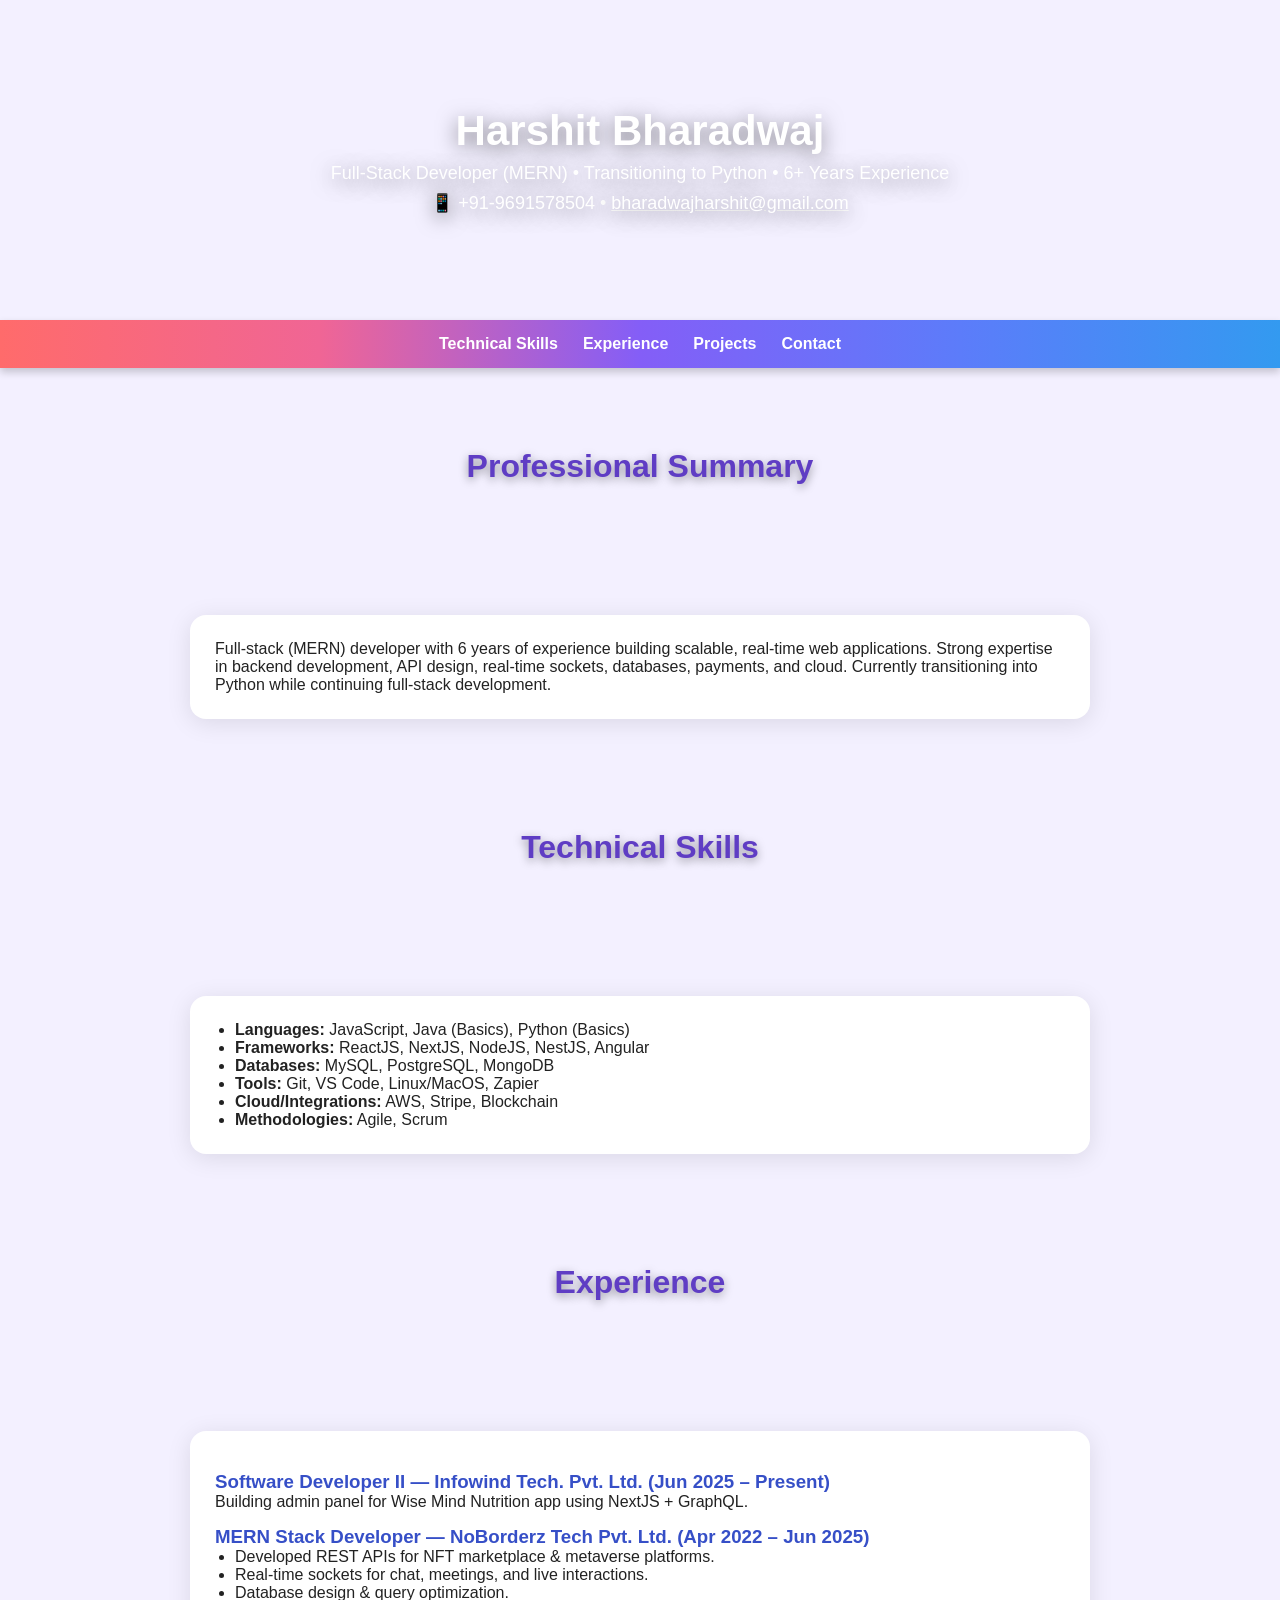
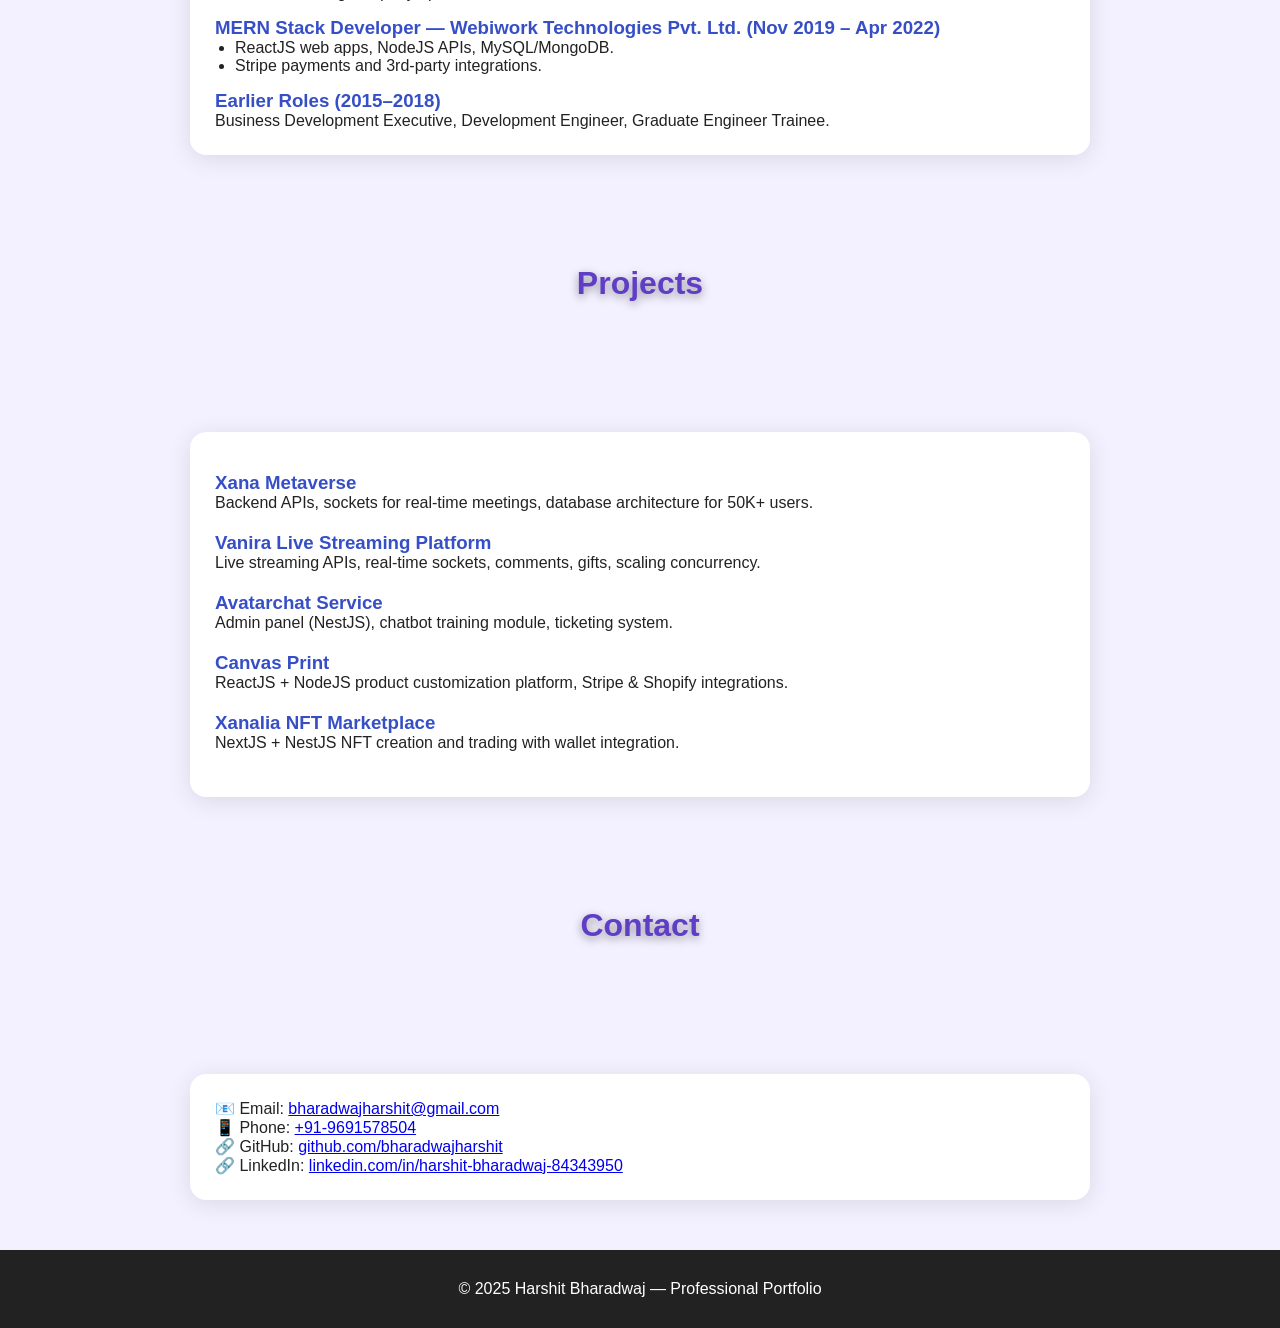
==== index.html @ 9e6e4eff "Add files via upload" ====
<!DOCTYPE html>
<html lang="en">
<head>
  <meta charset="UTF-8" />
  <meta name="viewport" content="width=device-width, initial-scale=1.0" />
  <title>Harshit Bharadwaj - Portfolio</title>
  <style>
    * { margin: 0; padding: 0; box-sizing: border-box; }
    body { font-family: "Inter", Arial, sans-serif; background: #f3f0ff; color: #222; }

    /* Vibrant Header with Parallax */
    header { 
      height: 320px;
      background-image: url('https://images.unsplash.com/photo-1518770660439-4636190af475');
      background-size: cover;
      background-position: center;
      background-attachment: fixed;
      display: flex;
      flex-direction: column;
      justify-content: center;
      align-items: center;
      text-align: center;
      color: white;
      text-shadow: 0 4px 20px rgba(0,0,0,0.5);
    }
    header h1 { font-size: 42px; font-weight: 800; }
    header p { font-size: 18px; margin-top: 8px; }

    /* Vibrant Navigation */
    nav { 
      display: flex;
      justify-content: center;
      gap: 25px;
      background: linear-gradient(90deg,#ff6b6b,#f06595,#845ef7,#5c7cfa,#339af0);
      padding: 15px;
      position: sticky;
      top: 0;
      z-index: 999;
      box-shadow: 0 4px 8px rgba(0,0,0,0.2);
    }
    nav a { color: white; font-weight: 600; text-decoration: none; transition: 0.3s; }
    nav a:hover { opacity: 0.7; }

    /* Parallax Section Wrapper */
    .parallax-section {
      background-attachment: fixed;
      background-size: cover;
      background-position: center;
      padding: 80px 0;
      color: white;
      text-shadow: 0 3px 10px rgba(0,0,0,0.4);
      margin-bottom: 40px;
    }

    /* Content Sections */
    section { 
      max-width: 900px;
      margin: 30px auto;
      padding: 25px;
      background: #fff;
      border-radius: 16px;
      box-shadow: 0 4px 25px rgba(0,0,0,0.1);
      animation: fadeIn 1s ease;
    }
    h2 { font-size: 26px; color: #5f3dc4; margin-bottom: 10px; }
    h3 { color: #364fc7; margin-top: 15px; }

    ul { padding-left: 20px; }

    .project { margin-bottom: 20px; }
    footer { text-align: center; padding: 30px; background: #222; color: white; margin-top: 50px; }

    @keyframes fadeIn {
      from { opacity: 0; transform: translateY(20px); }
      to { opacity: 1; transform: translateY(0); }
    }
  </style>
</head>
<body>

<header>
  <h1>Harshit Bharadwaj</h1>
  <p>Full-Stack Developer (MERN) • Transitioning to Python • 6+ Years Experience</p>
  <p>📱 +91-9691578504 • <a href="mailto:bharadwajharshit@gmail.com" style="color:white;">bharadwajharshit@gmail.com</a></p>
</header>

<nav>
  <a href="#skills">Technical Skills</a>
  <a href="#experience">Experience</a>
  <a href="#projects">Projects</a>
  <a href="#contact">Contact</a>
</nav>

<div class="parallax-section" style="background-image:url('https://images.unsplash.com/photo-1519389950473-47ba0277781c');">
  <h2 style="text-align:center; font-size:32px;">Professional Summary</h2>
</div>

<section id="summary">
  <p>Full-stack (MERN) developer with 6 years of experience building scalable, real-time web applications. Strong expertise in backend development, API design, real-time sockets, databases, payments, and cloud. Currently transitioning into Python while continuing full-stack development.</p>
</section>

<div class="parallax-section" style="background-image:url('https://images.unsplash.com/photo-1526378722484-c1a0cddfa6f1');">
  <h2 style="text-align:center; font-size:32px;">Technical Skills</h2>
</div>

<section id="skills">
  <ul>
    <li><b>Languages:</b> JavaScript, Java (Basics), Python (Basics)</li>
    <li><b>Frameworks:</b> ReactJS, NextJS, NodeJS, NestJS, Angular</li>
    <li><b>Databases:</b> MySQL, PostgreSQL, MongoDB</li>
    <li><b>Tools:</b> Git, VS Code, Linux/MacOS, Zapier</li>
    <li><b>Cloud/Integrations:</b> AWS, Stripe, Blockchain</li>
    <li><b>Methodologies:</b> Agile, Scrum</li>
  </ul>
</section>

<div class="parallax-section" style="background-image:url('https://images.unsplash.com/photo-1535223289827-42f1e9919769');">
  <h2 style="text-align:center; font-size:32px;">Experience</h2>
</div>

<section id="experience">
  <h3>Software Developer II — Infowind Tech. Pvt. Ltd. (Jun 2025 – Present)</h3>
  <p>Building admin panel for Wise Mind Nutrition app using NextJS + GraphQL.</p>

  <h3>MERN Stack Developer — NoBorderz Tech Pvt. Ltd. (Apr 2022 – Jun 2025)</h3>
  <ul>
    <li>Developed REST APIs for NFT marketplace & metaverse platforms.</li>
    <li>Real-time sockets for chat, meetings, and live interactions.</li>
    <li>Database design & query optimization.</li>
  </ul>

  <h3>MERN Stack Developer — Webiwork Technologies Pvt. Ltd. (Nov 2019 – Apr 2022)</h3>
  <ul>
    <li>ReactJS web apps, NodeJS APIs, MySQL/MongoDB.</li>
    <li>Stripe payments and 3rd-party integrations.</li>
  </ul>

  <h3>Earlier Roles (2015–2018)</h3>
  <p>Business Development Executive, Development Engineer, Graduate Engineer Trainee.</p>
</section>

<div class="parallax-section" style="background-image:url('https://images.unsplash.com/photo-1518770660439-4636190af475');">
  <h2 style="text-align:center; font-size:32px;">Projects</h2>
</div>

<section id="projects">
  <div class="project"><h3>Xana Metaverse</h3><p>Backend APIs, sockets for real-time meetings, database architecture for 50K+ users.</p></div>
  <div class="project"><h3>Vanira Live Streaming Platform</h3><p>Live streaming APIs, real-time sockets, comments, gifts, scaling concurrency.</p></div>
  <div class="project"><h3>Avatarchat Service</h3><p>Admin panel (NestJS), chatbot training module, ticketing system.</p></div>
  <div class="project"><h3>Canvas Print</h3><p>ReactJS + NodeJS product customization platform, Stripe & Shopify integrations.</p></div>
  <div class="project"><h3>Xanalia NFT Marketplace</h3><p>NextJS + NestJS NFT creation and trading with wallet integration.</p></div>
</section>

<div class="parallax-section" style="background-image:url('https://images.unsplash.com/photo-1504384308090-c894fdcc538d');">
  <h2 style="text-align:center; font-size:32px;">Contact</h2>
</div>

<section id="contact" class="contact">
  <p>📧 Email: <a href="mailto:bharadwajharshit@gmail.com">bharadwajharshit@gmail.com</a></p>
  <p>📱 Phone: <a href="tel:+919691578504">+91-9691578504</a></p>
  <p>🔗 GitHub: <a href="https://github.com/bharadwajharshit" target="_blank">github.com/bharadwajharshit</a></p>
  <p>🔗 LinkedIn: <a href="https://www.linkedin.com/in/harshit-bharadwaj-84343950" target="_blank">linkedin.com/in/harshit-bharadwaj-84343950</a></p>
</section>

<footer>© 2025 Harshit Bharadwaj — Professional Portfolio</footer>
</body>
</html>
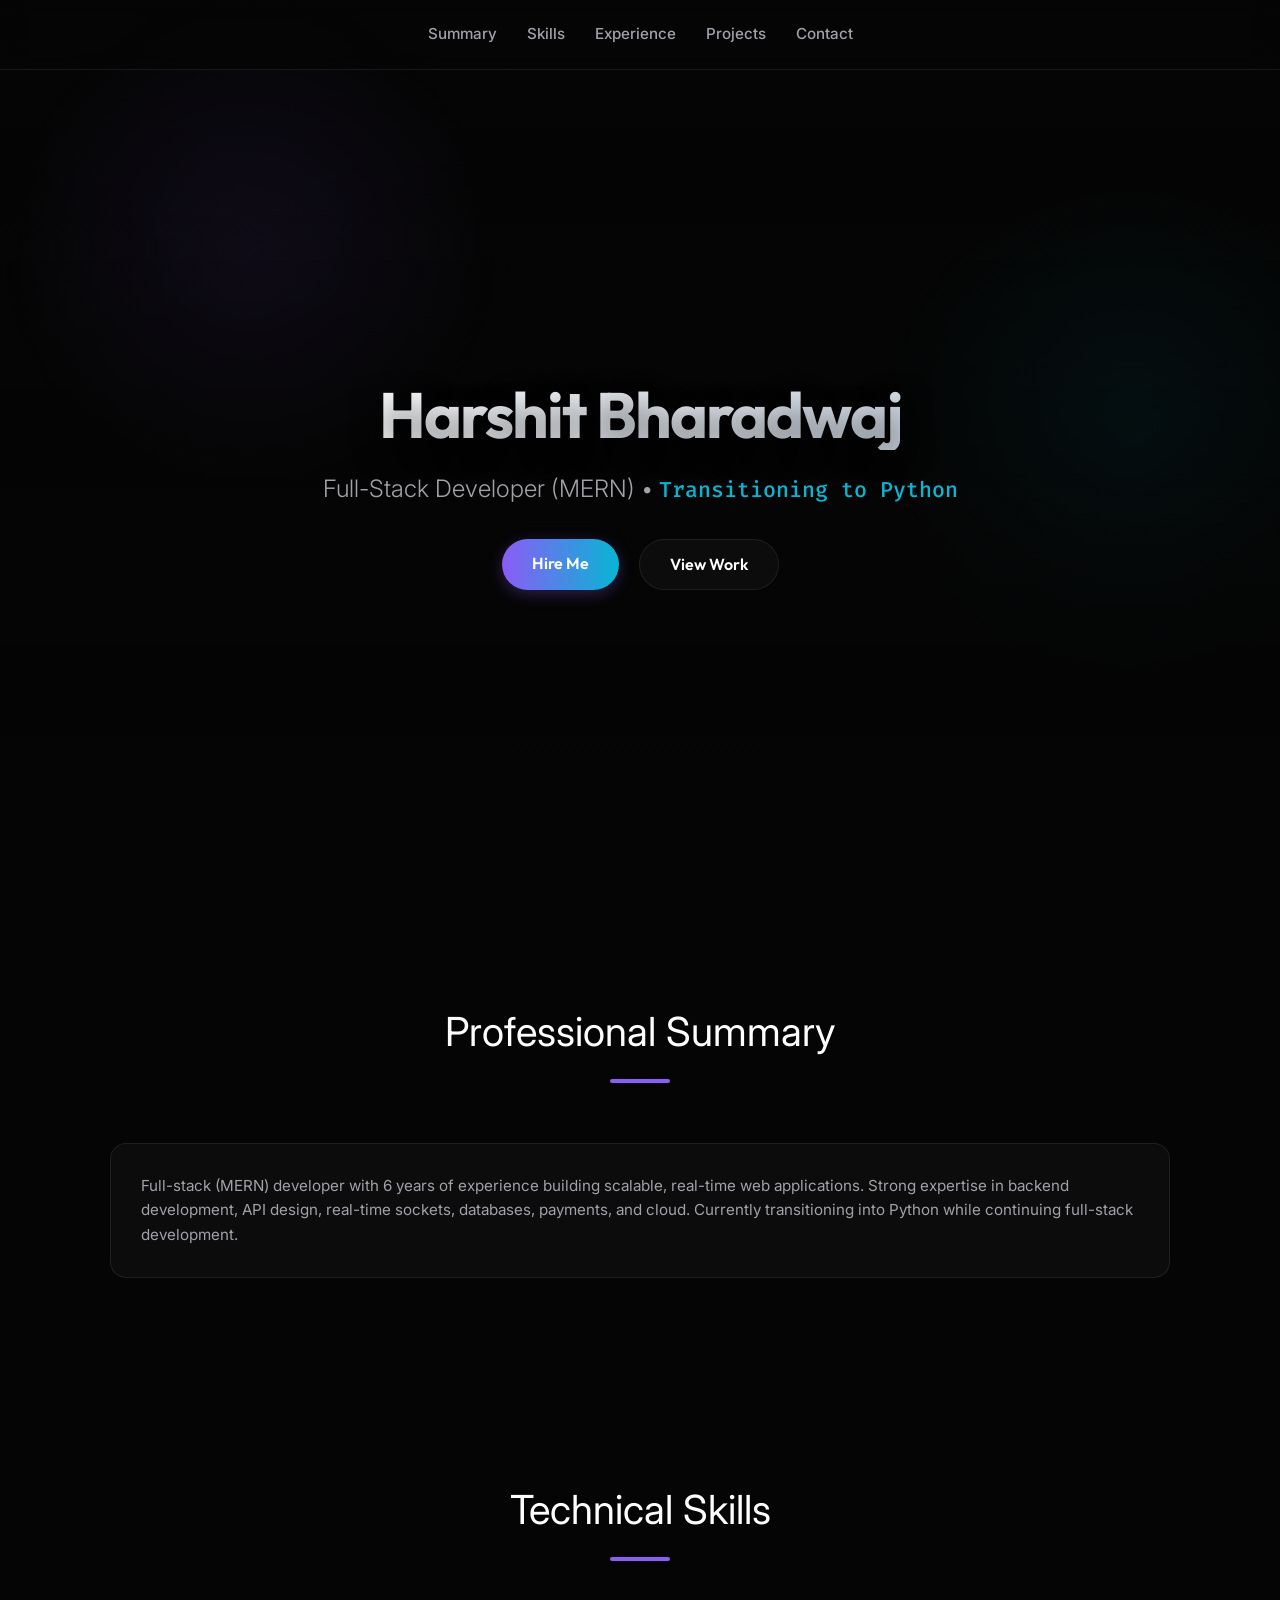
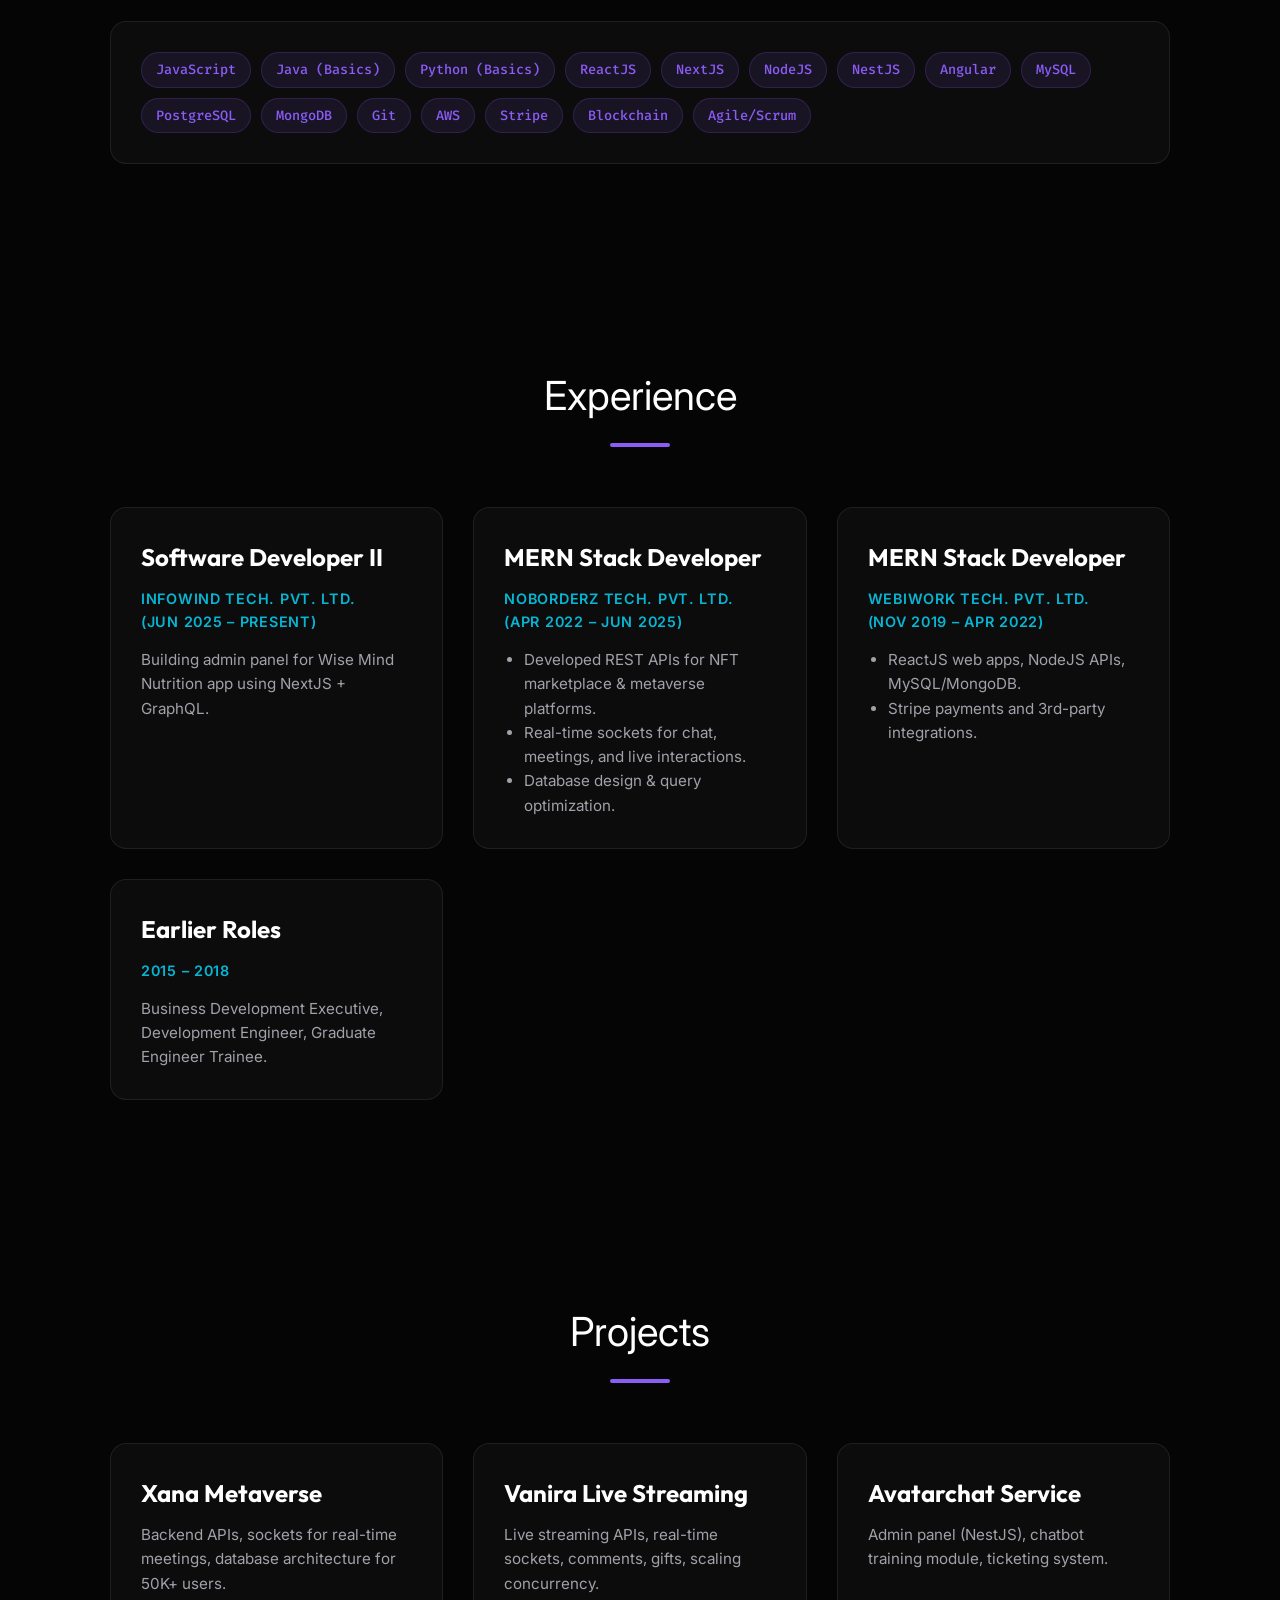
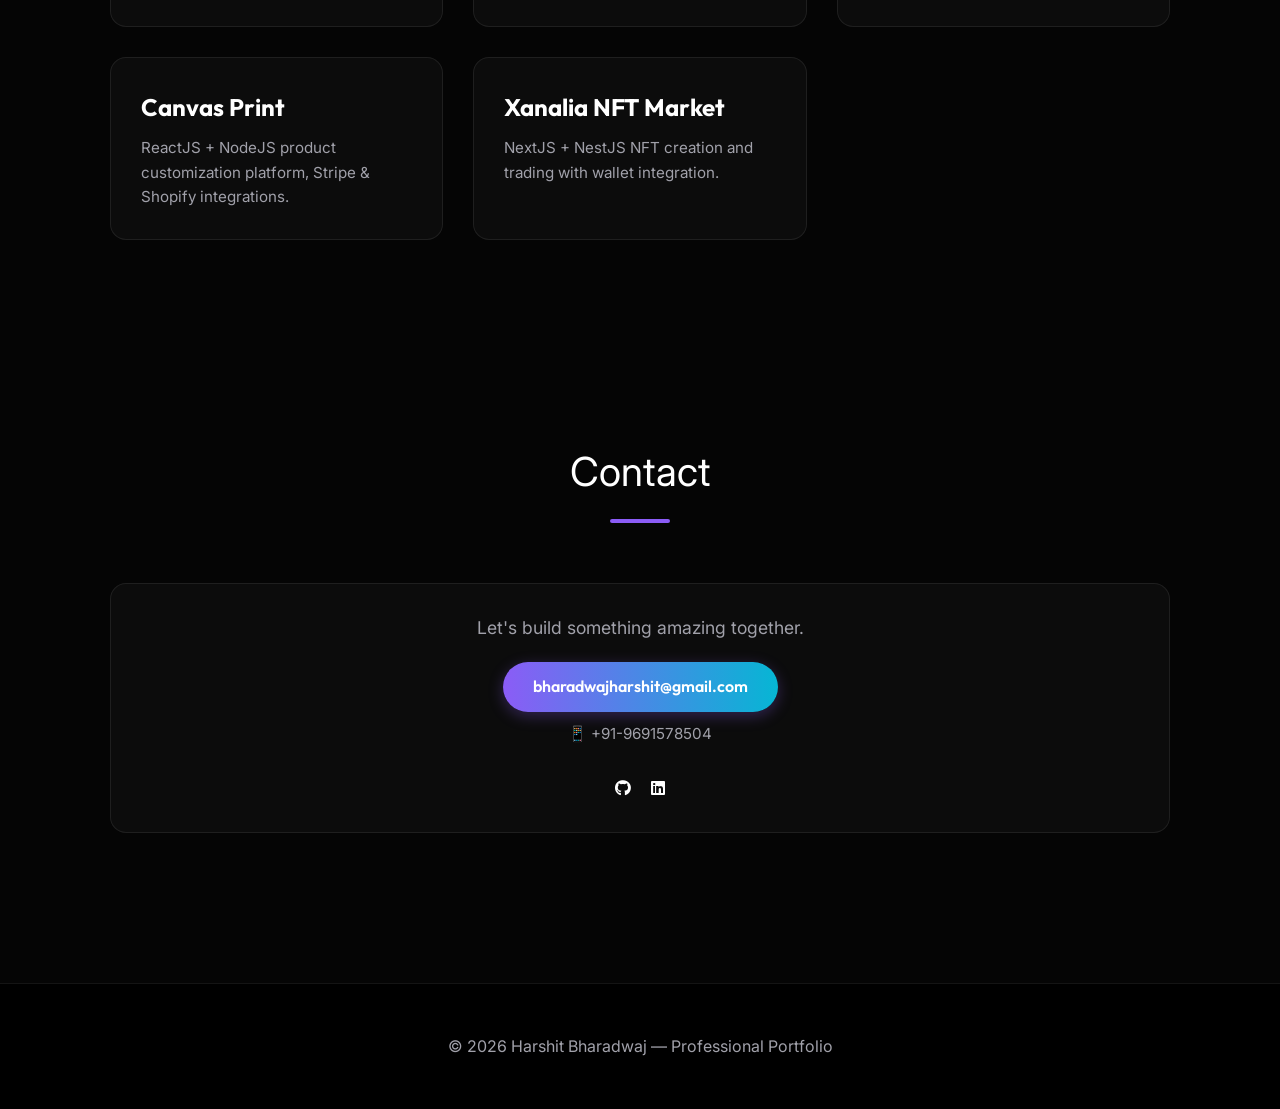
==== commit 073a9ada: "code: dynamics modified" ====
--- a/index.html
+++ b/index.html
@@ -1,167 +1,169 @@
 <!DOCTYPE html>
 <html lang="en">
+
 <head>
   <meta charset="UTF-8" />
   <meta name="viewport" content="width=device-width, initial-scale=1.0" />
-  <title>Harshit Bharadwaj - Portfolio</title>
-  <style>
-    * { margin: 0; padding: 0; box-sizing: border-box; }
-    body { font-family: "Inter", Arial, sans-serif; background: #f3f0ff; color: #222; }
+  <title>Harshit Bharadwaj - Full Stack Developer</title>
+  <link rel="stylesheet" href="https://cdnjs.cloudflare.com/ajax/libs/font-awesome/6.4.0/css/all.min.css">
+  <link rel="stylesheet" href="style.css">
+</head>
 
-    /* Vibrant Header with Parallax */
-    header { 
-      height: 320px;
-      background-image: url('https://images.unsplash.com/photo-1518770660439-4636190af475');
-      background-size: cover;
-      background-position: center;
-      background-attachment: fixed;
-      display: flex;
-      flex-direction: column;
-      justify-content: center;
-      align-items: center;
-      text-align: center;
-      color: white;
-      text-shadow: 0 4px 20px rgba(0,0,0,0.5);
-    }
-    header h1 { font-size: 42px; font-weight: 800; }
-    header p { font-size: 18px; margin-top: 8px; }
-
-    /* Vibrant Navigation */
-    nav { 
-      display: flex;
-      justify-content: center;
-      gap: 25px;
-      background: linear-gradient(90deg,#ff6b6b,#f06595,#845ef7,#5c7cfa,#339af0);
-      padding: 15px;
-      position: sticky;
-      top: 0;
-      z-index: 999;
-      box-shadow: 0 4px 8px rgba(0,0,0,0.2);
-    }
-    nav a { color: white; font-weight: 600; text-decoration: none; transition: 0.3s; }
-    nav a:hover { opacity: 0.7; }
-
-    /* Parallax Section Wrapper */
-    .parallax-section {
-      background-attachment: fixed;
-      background-size: cover;
-      background-position: center;
-      padding: 80px 0;
-      color: white;
-      text-shadow: 0 3px 10px rgba(0,0,0,0.4);
-      margin-bottom: 40px;
-    }
-
-    /* Content Sections */
-    section { 
-      max-width: 900px;
-      margin: 30px auto;
-      padding: 25px;
-      background: #fff;
-      border-radius: 16px;
-      box-shadow: 0 4px 25px rgba(0,0,0,0.1);
-      animation: fadeIn 1s ease;
-    }
-    h2 { font-size: 26px; color: #5f3dc4; margin-bottom: 10px; }
-    h3 { color: #364fc7; margin-top: 15px; }
-
-    ul { padding-left: 20px; }
-
-    .project { margin-bottom: 20px; }
-    footer { text-align: center; padding: 30px; background: #222; color: white; margin-top: 50px; }
-
-    @keyframes fadeIn {
-      from { opacity: 0; transform: translateY(20px); }
-      to { opacity: 1; transform: translateY(0); }
-    }
-  </style>
-</head>
 <body>
 
-<header>
-  <h1>Harshit Bharadwaj</h1>
-  <p>Full-Stack Developer (MERN) • Transitioning to Python • 6+ Years Experience</p>
-  <p>📱 +91-9691578504 • <a href="mailto:bharadwajharshit@gmail.com" style="color:white;">bharadwajharshit@gmail.com</a></p>
-</header>
+  <!-- Background Glow Effects -->
+  <div class="bg-glow"></div>
+  <div class="bg-glow bg-glow-2"></div>
 
-<nav>
-  <a href="#skills">Technical Skills</a>
-  <a href="#experience">Experience</a>
-  <a href="#projects">Projects</a>
-  <a href="#contact">Contact</a>
-</nav>
+  <nav>
+    <div class="nav-links">
+      <a href="#summary">Summary</a>
+      <a href="#skills">Skills</a>
+      <a href="#experience">Experience</a>
+      <a href="#projects">Projects</a>
+      <a href="#contact">Contact</a>
+    </div>
+  </nav>
 
-<div class="parallax-section" style="background-image:url('https://images.unsplash.com/photo-1519389950473-47ba0277781c');">
-  <h2 style="text-align:center; font-size:32px;">Professional Summary</h2>
-</div>
+  <header>
+    <div class="hero-content">
+      <h1 class="hero-title">Harshit Bharadwaj</h1>
+      <p class="hero-subtitle">
+        Full-Stack Developer (MERN) • <span>Transitioning to Python</span>
+      </p>
+      <div class="hero-contact">
+        <a href="#contact" class="btn btn-primary">Hire Me</a>
+        <a href="#projects" class="btn btn-outline">View Work</a>
+      </div>
+    </div>
+  </header>
 
-<section id="summary">
-  <p>Full-stack (MERN) developer with 6 years of experience building scalable, real-time web applications. Strong expertise in backend development, API design, real-time sockets, databases, payments, and cloud. Currently transitioning into Python while continuing full-stack development.</p>
-</section>
+  <section id="summary" class="reveal">
+    <div class="section-title">Professional Summary</div>
+    <div class="card">
+      <p class="card-text">
+        Full-stack (MERN) developer with 6 years of experience building scalable, real-time web applications. Strong
+        expertise in backend development, API design, real-time sockets, databases, payments, and cloud. Currently
+        transitioning into Python while continuing full-stack development.
+      </p>
+    </div>
+  </section>
 
-<div class="parallax-section" style="background-image:url('https://images.unsplash.com/photo-1526378722484-c1a0cddfa6f1');">
-  <h2 style="text-align:center; font-size:32px;">Technical Skills</h2>
-</div>
+  <section id="skills" class="reveal">
+    <div class="section-title">Technical Skills</div>
+    <div class="card">
+      <ul class="tags">
+        <li class="tag">JavaScript</li>
+        <li class="tag">Java (Basics)</li>
+        <li class="tag">Python (Basics)</li>
+        <li class="tag">ReactJS</li>
+        <li class="tag">NextJS</li>
+        <li class="tag">NodeJS</li>
+        <li class="tag">NestJS</li>
+        <li class="tag">Angular</li>
+        <li class="tag">MySQL</li>
+        <li class="tag">PostgreSQL</li>
+        <li class="tag">MongoDB</li>
+        <li class="tag">Git</li>
+        <li class="tag">AWS</li>
+        <li class="tag">Stripe</li>
+        <li class="tag">Blockchain</li>
+        <li class="tag">Agile/Scrum</li>
+      </ul>
+    </div>
+  </section>
 
-<section id="skills">
-  <ul>
-    <li><b>Languages:</b> JavaScript, Java (Basics), Python (Basics)</li>
-    <li><b>Frameworks:</b> ReactJS, NextJS, NodeJS, NestJS, Angular</li>
-    <li><b>Databases:</b> MySQL, PostgreSQL, MongoDB</li>
-    <li><b>Tools:</b> Git, VS Code, Linux/MacOS, Zapier</li>
-    <li><b>Cloud/Integrations:</b> AWS, Stripe, Blockchain</li>
-    <li><b>Methodologies:</b> Agile, Scrum</li>
-  </ul>
-</section>
+  <section id="experience" class="reveal">
+    <div class="section-title">Experience</div>
+    <div class="grid-2">
+      <!-- Job 1 -->
+      <div class="card">
+        <h3>Software Developer II</h3>
+        <p class="card-subtitle">Infowind Tech. Pvt. Ltd. <br /> (Jun 2025 – Present)</p>
+        <p class="card-text">Building admin panel for Wise Mind Nutrition app using NextJS + GraphQL.</p>
+      </div>
 
-<div class="parallax-section" style="background-image:url('https://images.unsplash.com/photo-1535223289827-42f1e9919769');">
-  <h2 style="text-align:center; font-size:32px;">Experience</h2>
-</div>
+      <!-- Job 2 -->
+      <div class="card">
+        <h3>MERN Stack Developer</h3>
+        <p class="card-subtitle">NoBorderz Tech. Pvt. Ltd. <br /> (Apr 2022 – Jun 2025)</p>
+        <ul class="card-text" style="padding-left: 20px; margin-top: 10px;">
+          <li>Developed REST APIs for NFT marketplace & metaverse platforms.</li>
+          <li>Real-time sockets for chat, meetings, and live interactions.</li>
+          <li>Database design & query optimization.</li>
+        </ul>
+      </div>
 
-<section id="experience">
-  <h3>Software Developer II — Infowind Tech. Pvt. Ltd. (Jun 2025 – Present)</h3>
-  <p>Building admin panel for Wise Mind Nutrition app using NextJS + GraphQL.</p>
+      <!-- Job 3 -->
+      <div class="card">
+        <h3>MERN Stack Developer</h3>
+        <p class="card-subtitle">Webiwork Tech. Pvt. Ltd. <br /> (Nov 2019 – Apr 2022)</p>
+        <ul class="card-text" style="padding-left: 20px; margin-top: 10px;">
+          <li>ReactJS web apps, NodeJS APIs, MySQL/MongoDB.</li>
+          <li>Stripe payments and 3rd-party integrations.</li>
+        </ul>
+      </div>
 
-  <h3>MERN Stack Developer — NoBorderz Tech Pvt. Ltd. (Apr 2022 – Jun 2025)</h3>
-  <ul>
-    <li>Developed REST APIs for NFT marketplace & metaverse platforms.</li>
-    <li>Real-time sockets for chat, meetings, and live interactions.</li>
-    <li>Database design & query optimization.</li>
-  </ul>
+      <!-- Job 4 -->
+      <div class="card">
+        <h3>Earlier Roles</h3>
+        <p class="card-subtitle">2015 – 2018</p>
+        <p class="card-text">Business Development Executive, Development Engineer, Graduate Engineer Trainee.</p>
+      </div>
+    </div>
+  </section>
 
-  <h3>MERN Stack Developer — Webiwork Technologies Pvt. Ltd. (Nov 2019 – Apr 2022)</h3>
-  <ul>
-    <li>ReactJS web apps, NodeJS APIs, MySQL/MongoDB.</li>
-    <li>Stripe payments and 3rd-party integrations.</li>
-  </ul>
+  <section id="projects" class="reveal">
+    <div class="section-title">Projects</div>
+    <div class="grid-3">
+      <div class="card">
+        <h3>Xana Metaverse</h3>
+        <p class="card-text">Backend APIs, sockets for real-time meetings, database architecture for 50K+ users.</p>
+      </div>
+      <div class="card">
+        <h3>Vanira Live Streaming</h3>
+        <p class="card-text">Live streaming APIs, real-time sockets, comments, gifts, scaling concurrency.</p>
+      </div>
+      <div class="card">
+        <h3>Avatarchat Service</h3>
+        <p class="card-text">Admin panel (NestJS), chatbot training module, ticketing system.</p>
+      </div>
+      <div class="card">
+        <h3>Canvas Print</h3>
+        <p class="card-text">ReactJS + NodeJS product customization platform, Stripe & Shopify integrations.</p>
+      </div>
+      <div class="card">
+        <h3>Xanalia NFT Market</h3>
+        <p class="card-text">NextJS + NestJS NFT creation and trading with wallet integration.</p>
+      </div>
+    </div>
+  </section>
 
-  <h3>Earlier Roles (2015–2018)</h3>
-  <p>Business Development Executive, Development Engineer, Graduate Engineer Trainee.</p>
-</section>
+  <section id="contact" class="reveal">
+    <div class="section-title">Contact</div>
+    <div class="card" style="text-align:center;">
+      <p class="card-text" style="font-size: 1.1rem; margin-bottom: 20px;">
+        Let's build something amazing together.
+      </p>
+      <div style="display:flex; flex-direction:column; gap:10px;">
+        <a href="mailto:bharadwajharshit@gmail.com" class="btn btn-primary"
+          style="align-self:center;">bharadwajharshit@gmail.com</a>
+        <p class="card-text">📱 +91-9691578504</p>
+        <div style="margin-top:20px; display:flex; justify-content:center; gap:20px;">
+          <a href="https://github.com/bharadwajharshit" target="_blank" class="social-icon"><i
+              class="fab fa-github"></i></a>
+          <a href="https://www.linkedin.com/in/harshit-bharadwaj-84343950" target="_blank" class="social-icon"><i
+              class="fab fa-linkedin"></i></a>
+        </div>
+      </div>
+    </div>
+  </section>
 
-<div class="parallax-section" style="background-image:url('https://images.unsplash.com/photo-1518770660439-4636190af475');">
-  <h2 style="text-align:center; font-size:32px;">Projects</h2>
-</div>
+  <footer>
+    <p>© 2026 Harshit Bharadwaj — Professional Portfolio</p>
+  </footer>
 
-<section id="projects">
-  <div class="project"><h3>Xana Metaverse</h3><p>Backend APIs, sockets for real-time meetings, database architecture for 50K+ users.</p></div>
-  <div class="project"><h3>Vanira Live Streaming Platform</h3><p>Live streaming APIs, real-time sockets, comments, gifts, scaling concurrency.</p></div>
-  <div class="project"><h3>Avatarchat Service</h3><p>Admin panel (NestJS), chatbot training module, ticketing system.</p></div>
-  <div class="project"><h3>Canvas Print</h3><p>ReactJS + NodeJS product customization platform, Stripe & Shopify integrations.</p></div>
-  <div class="project"><h3>Xanalia NFT Marketplace</h3><p>NextJS + NestJS NFT creation and trading with wallet integration.</p></div>
-</section>
+  <script src="script.js"></script>
+</body>
 
-<div class="parallax-section" style="background-image:url('https://images.unsplash.com/photo-1504384308090-c894fdcc538d');">
-  <h2 style="text-align:center; font-size:32px;">Contact</h2>
-</div>
-
-<section id="contact" class="contact">
-  <p>📧 Email: <a href="mailto:bharadwajharshit@gmail.com">bharadwajharshit@gmail.com</a></p>
-  <p>📱 Phone: <a href="tel:+919691578504">+91-9691578504</a></p>
-  <p>🔗 GitHub: <a href="https://github.com/bharadwajharshit" target="_blank">github.com/bharadwajharshit</a></p>
-  <p>🔗 LinkedIn: <a href="https://www.linkedin.com/in/harshit-bharadwaj-84343950" target="_blank">linkedin.com/in/harshit-bharadwaj-84343950</a></p>
-</section>
-
-<footer>© 2025 Harshit Bharadwaj — Professional Portfolio</footer>
-</body>
-</html>
+</html>
--- a/style.css
+++ b/style.css
@@ -0,0 +1,375 @@
+/* Google Fonts Import */
+@import url('https://fonts.googleapis.com/css2?family=Fira+Code:wght@400;500&family=Inter:wght@300;400;500;600&family=Outfit:wght@400;600;700;800&display=swap');
+
+:root {
+    /* Dark Theme Palette */
+    --bg-dark: #050505;
+    --bg-card: #121212;
+    --text-primary: #ffffff;
+    --text-secondary: #a1a1aa;
+
+    /* Vibrant Accents */
+    --primary: #8b5cf6;
+    /* Violet */
+    --secondary: #06b6d4;
+    /* Cyan */
+    --accent: #f472b6;
+    /* Pink */
+
+    /* Glassmorphism */
+    --glass-bg: rgba(255, 255, 255, 0.03);
+    --glass-border: rgba(255, 255, 255, 0.08);
+    --glass-blur: 10px;
+
+    /* Layout */
+    --max-width: 1100px;
+    --nav-height: 70px;
+}
+
+* {
+    margin: 0;
+    padding: 0;
+    box-sizing: border-box;
+}
+
+html {
+    scroll-behavior: smooth;
+    scroll-padding-top: var(--nav-height);
+}
+
+body {
+    font-family: 'Inter', sans-serif;
+    background-color: var(--bg-dark);
+    color: var(--text-primary);
+    line-height: 1.6;
+    overflow-x: hidden;
+}
+
+/* Typography */
+h1,
+h2,
+h3,
+h4 {
+    font-family: 'Outfit', sans-serif;
+    color: var(--text-primary);
+}
+
+a {
+    text-decoration: none;
+    color: inherit;
+    transition: all 0.3s ease;
+}
+
+/* Background Effects */
+.bg-glow {
+    position: fixed;
+    width: 500px;
+    height: 500px;
+    background: radial-gradient(circle, rgba(139, 92, 246, 0.15) 0%, rgba(0, 0, 0, 0) 70%);
+    border-radius: 50%;
+    pointer-events: none;
+    z-index: -1;
+    animation: float 10s infinite alternate;
+}
+
+.bg-glow-2 {
+    top: 20%;
+    right: -100px;
+    background: radial-gradient(circle, rgba(6, 182, 212, 0.15) 0%, rgba(0, 0, 0, 0) 70%);
+}
+
+@keyframes float {
+    0% {
+        transform: translate(0, 0);
+    }
+
+    100% {
+        transform: translate(30px, 50px);
+    }
+}
+
+/* Navigation */
+nav {
+    position: fixed;
+    top: 0;
+    left: 0;
+    width: 100%;
+    height: var(--nav-height);
+    display: flex;
+    justify-content: center;
+    align-items: center;
+    background: rgba(5, 5, 5, 0.8);
+    backdrop-filter: blur(var(--glass-blur));
+    border-bottom: 1px solid var(--glass-border);
+    z-index: 1000;
+}
+
+.nav-links {
+    display: flex;
+    gap: 30px;
+}
+
+.nav-links a {
+    font-weight: 500;
+    font-size: 0.95rem;
+    color: var(--text-secondary);
+    position: relative;
+}
+
+.nav-links a:hover,
+.nav-links a.active {
+    color: var(--primary);
+    text-shadow: 0 0 10px rgba(139, 92, 246, 0.4);
+}
+
+.nav-links a::after {
+    content: '';
+    position: absolute;
+    bottom: -5px;
+    left: 0;
+    width: 0;
+    height: 2px;
+    background: var(--primary);
+    transition: width 0.3s ease;
+}
+
+.nav-links a:hover::after {
+    width: 100%;
+}
+
+/* Hero Section */
+header {
+    min-height: 100vh;
+    display: flex;
+    flex-direction: column;
+    justify-content: center;
+    align-items: center;
+    text-align: center;
+    padding: 0 20px;
+    padding-top: var(--nav-height);
+    background-image:
+        linear-gradient(to bottom, rgba(5, 5, 5, 0.3), var(--bg-dark)),
+        url('https://images.unsplash.com/photo-1518770660439-4636190af475');
+    /* Kept original image but darkened */
+    background-size: cover;
+    background-position: center;
+    background-attachment: fixed;
+}
+
+.hero-content {
+    max-width: 800px;
+    animation: fadeInUp 1s ease-out;
+}
+
+h1.hero-title {
+    font-size: 4rem;
+    letter-spacing: -0.03em;
+    line-height: 1.1;
+    margin-bottom: 20px;
+    background: linear-gradient(135deg, #fff 0%, #cbd5e1 100%);
+    background-clip: text;
+    -webkit-background-clip: text;
+    -webkit-text-fill-color: transparent;
+    text-shadow: 0 10px 30px rgba(0, 0, 0, 0.5);
+}
+
+.hero-subtitle {
+    font-size: 1.5rem;
+    color: var(--text-secondary);
+    margin-bottom: 30px;
+    font-weight: 300;
+}
+
+.hero-subtitle span {
+    color: var(--secondary);
+    font-weight: 500;
+    font-family: 'Fira Code', monospace;
+    font-size: 0.9em;
+}
+
+.hero-contact {
+    display: flex;
+    gap: 20px;
+    justify-content: center;
+    margin-top: 20px;
+}
+
+.btn {
+    padding: 12px 30px;
+    border-radius: 30px;
+    font-weight: 600;
+    font-family: 'Outfit', sans-serif;
+    transition: all 0.3s ease;
+    cursor: pointer;
+    border: none;
+}
+
+.btn-primary {
+    background: linear-gradient(90deg, var(--primary), var(--secondary));
+    color: white;
+    box-shadow: 0 4px 15px rgba(139, 92, 246, 0.3);
+}
+
+.btn-primary:hover {
+    transform: translateY(-2px);
+    box-shadow: 0 8px 25px rgba(139, 92, 246, 0.5);
+}
+
+.btn-outline {
+    background: transparent;
+    border: 1px solid var(--glass-border);
+    color: var(--text-primary);
+    background: var(--glass-bg);
+}
+
+.btn-outline:hover {
+    background: var(--glass-border);
+    border-color: var(--text-primary);
+}
+
+/* Sections General */
+section {
+    padding: 100px 20px;
+    max-width: var(--max-width);
+    margin: 0 auto;
+}
+
+.section-title {
+    font-size: 2.5rem;
+    margin-bottom: 60px;
+    text-align: center;
+    position: relative;
+}
+
+.section-title::after {
+    content: '';
+    display: block;
+    width: 60px;
+    height: 4px;
+    background: var(--primary);
+    margin: 15px auto 0;
+    border-radius: 2px;
+}
+
+/* Layouts */
+.grid-2 {
+    display: grid;
+    grid-template-columns: repeat(auto-fit, minmax(300px, 1fr));
+    gap: 30px;
+}
+
+.grid-3 {
+    display: grid;
+    grid-template-columns: repeat(auto-fit, minmax(280px, 1fr));
+    gap: 30px;
+}
+
+/* Cards */
+.card {
+    background: var(--glass-bg);
+    border: 1px solid var(--glass-border);
+    padding: 30px;
+    border-radius: 16px;
+    transition: all 0.3s ease;
+}
+
+.card:hover {
+    transform: translateY(-5px);
+    background: var(--glass-border);
+    border-color: var(--primary);
+    box-shadow: 0 10px 40px -10px rgba(0, 0, 0, 0.5);
+}
+
+.card h3 {
+    font-size: 1.5rem;
+    margin-bottom: 10px;
+    color: var(--text-primary);
+}
+
+.card-subtitle {
+    color: var(--secondary);
+    font-size: 0.9rem;
+    margin-bottom: 15px;
+    text-transform: uppercase;
+    letter-spacing: 0.05em;
+    font-weight: 600;
+}
+
+.card-text {
+    color: var(--text-secondary);
+    font-size: 0.95rem;
+}
+
+/* Skills/Tags */
+.tags {
+    display: flex;
+    flex-wrap: wrap;
+    gap: 10px;
+    list-style: none;
+}
+
+.tag {
+    padding: 6px 14px;
+    background: rgba(139, 92, 246, 0.1);
+    color: var(--primary);
+    border-radius: 20px;
+    font-size: 0.85rem;
+    font-weight: 500;
+    border: 1px solid rgba(139, 92, 246, 0.2);
+    font-family: 'Fira Code', monospace;
+}
+
+/* Animations */
+@keyframes fadeInUp {
+    from {
+        opacity: 0;
+        transform: translateY(30px);
+    }
+
+    to {
+        opacity: 1;
+        transform: translateY(0);
+    }
+}
+
+.reveal {
+    opacity: 0;
+    transform: translateY(30px);
+    transition: all 0.8s ease;
+}
+
+.reveal.active {
+    opacity: 1;
+    transform: translateY(0);
+}
+
+/* Footer */
+footer {
+    text-align: center;
+    padding: 50px 20px;
+    background: #000;
+    color: var(--text-secondary);
+    border-top: 1px solid var(--glass-border);
+    margin-top: 50px;
+}
+
+/* Responsive */
+@media (max-width: 768px) {
+    h1.hero-title {
+        font-size: 3rem;
+    }
+
+    .grid-2,
+    .grid-3 {
+        grid-template-columns: 1fr;
+    }
+
+    nav {
+        background: rgba(5, 5, 5, 0.95);
+    }
+
+    .nav-links {
+        display: none;
+        /* Mobile menu to be implemented if needed, or simple scroll */
+    }
+}
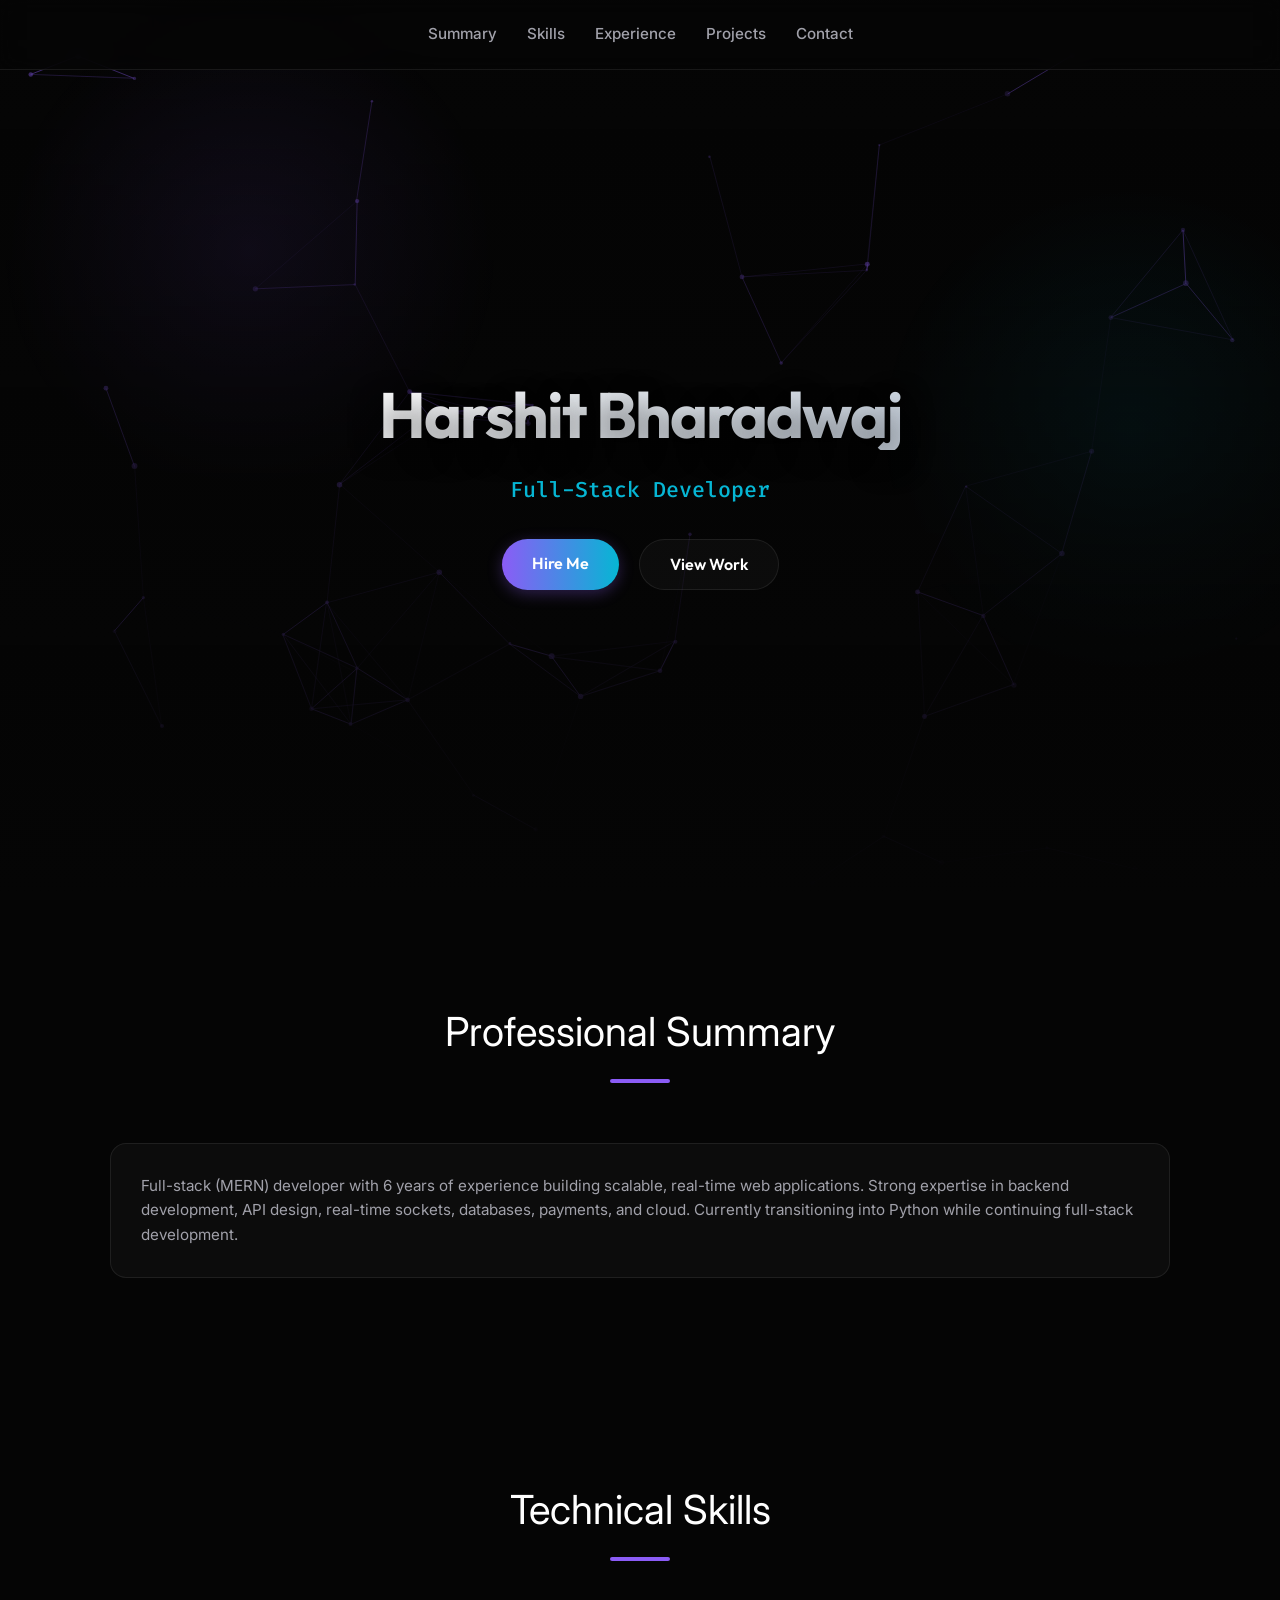
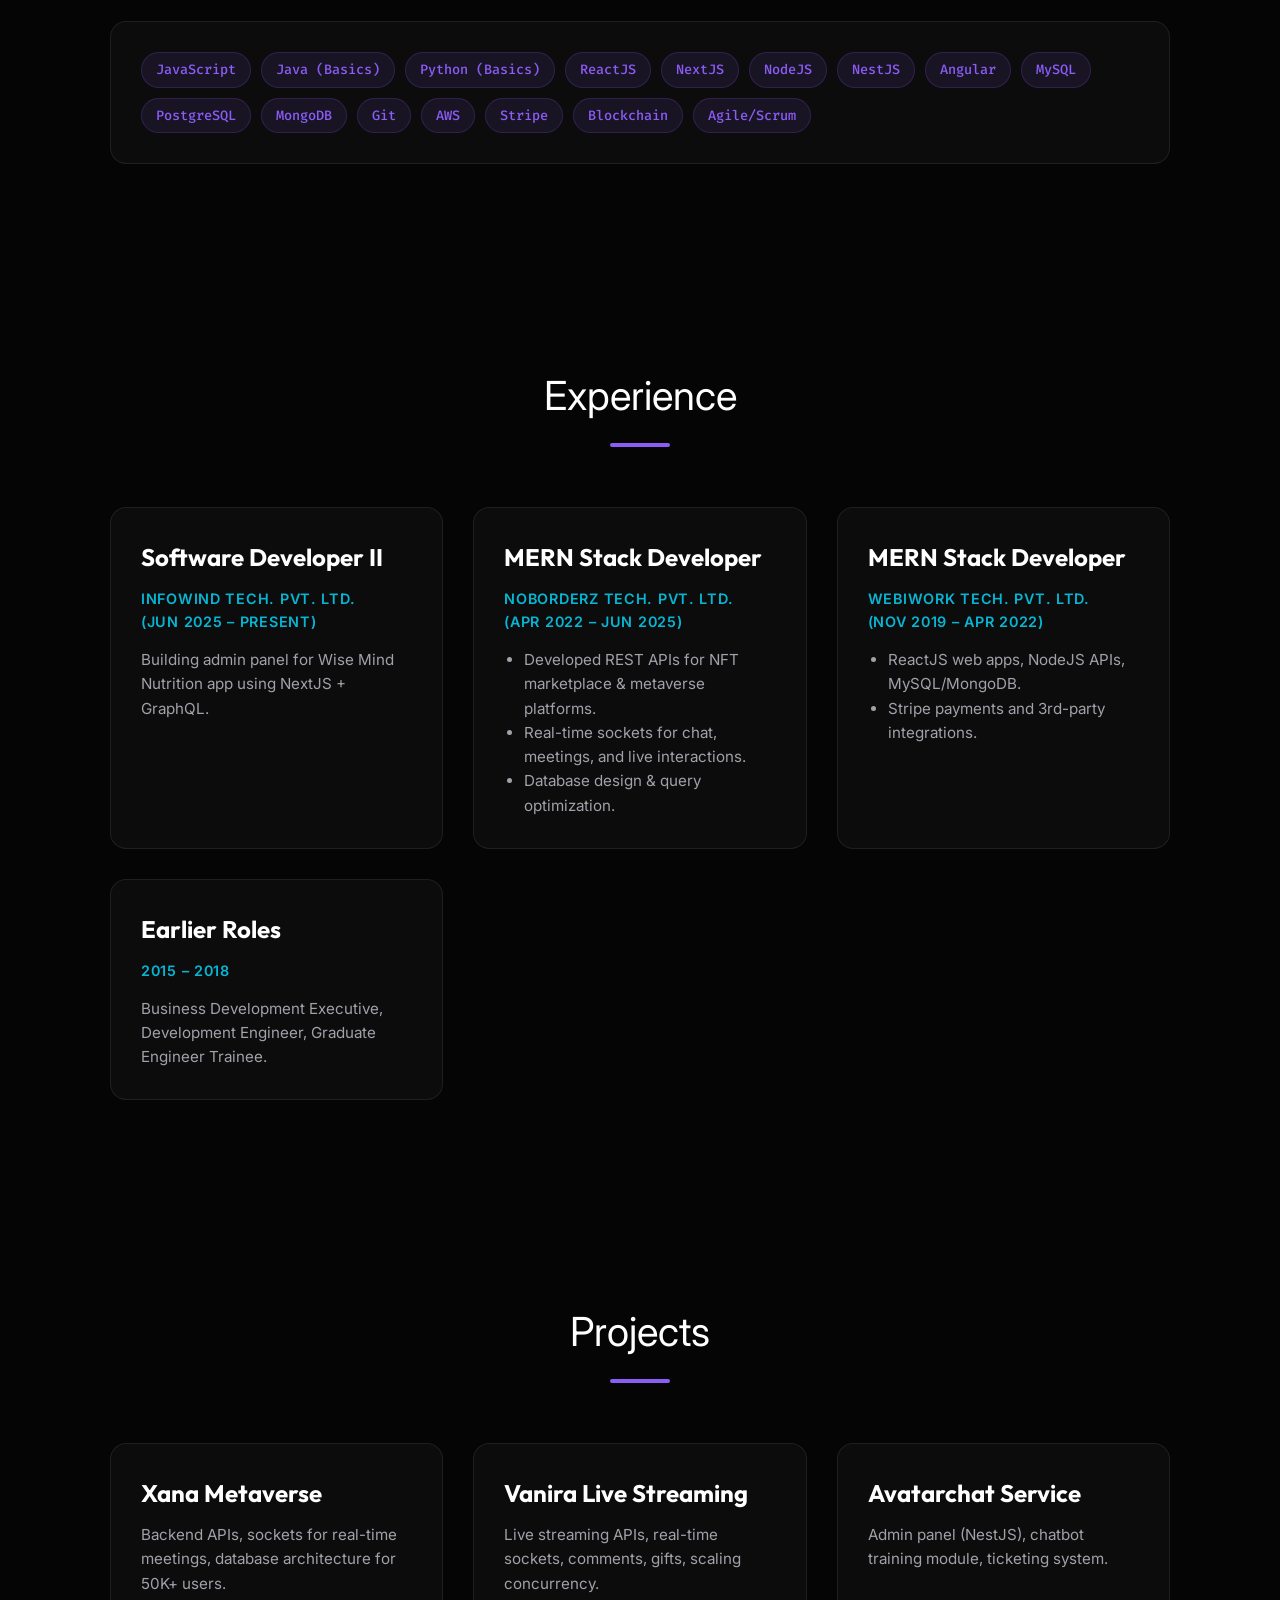
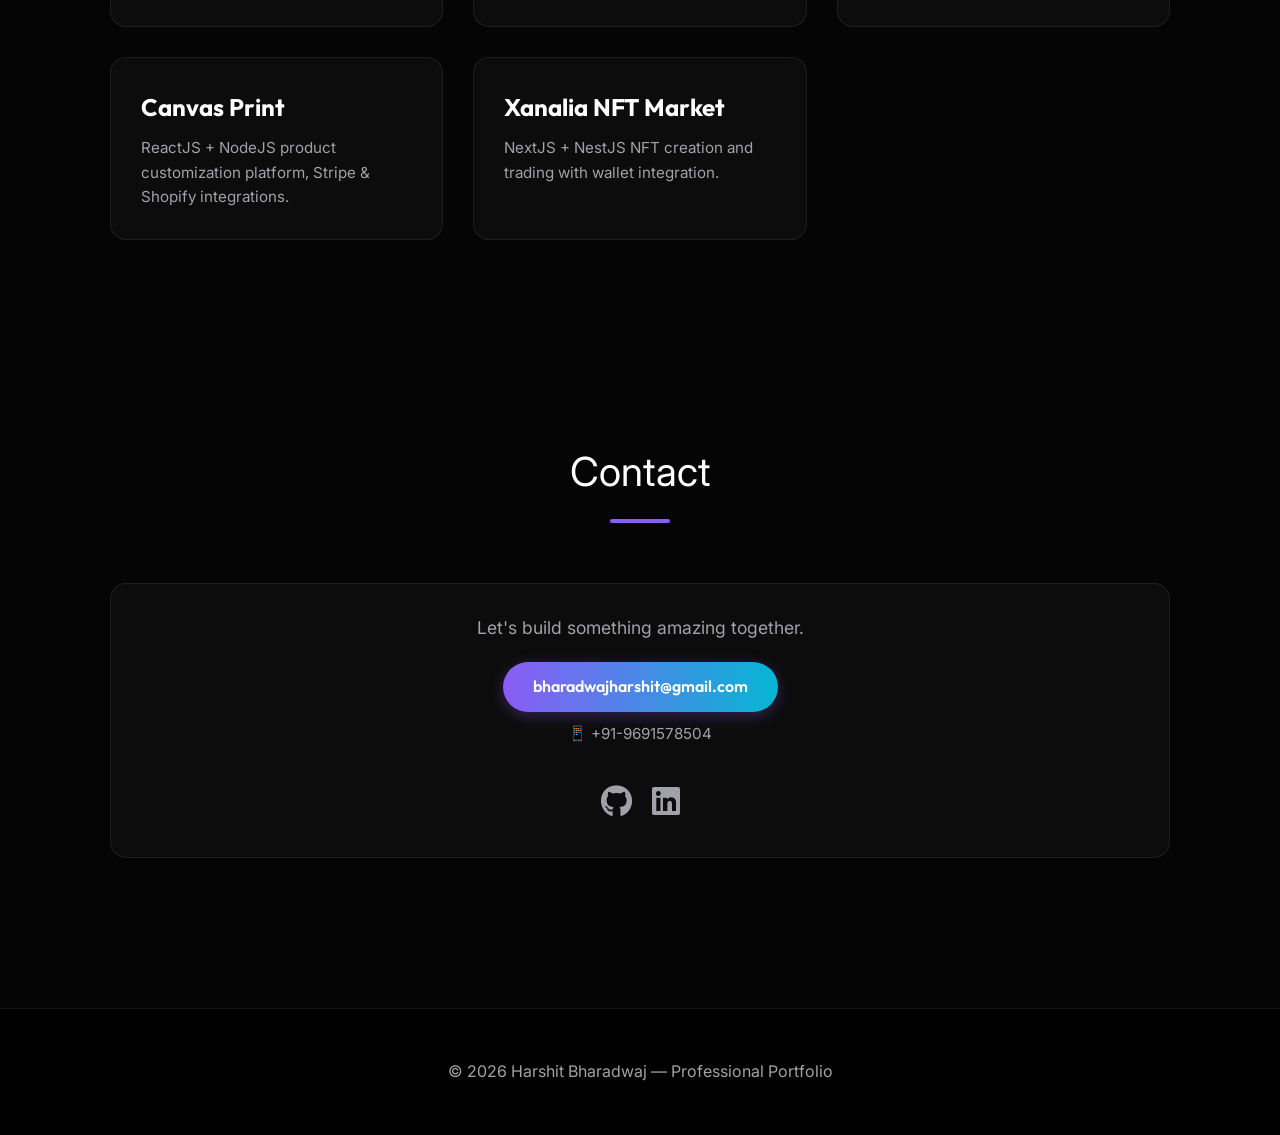
==== commit e8f7faec: "code: added glitch effects" ====
--- a/index.html
+++ b/index.html
@@ -11,7 +11,8 @@
 
 <body>
 
-  <!-- Background Glow Effects -->
+  <!-- Background Effects -->
+  <canvas id="particles"></canvas>
   <div class="bg-glow"></div>
   <div class="bg-glow bg-glow-2"></div>
 
@@ -163,6 +164,7 @@
     <p>© 2026 Harshit Bharadwaj — Professional Portfolio</p>
   </footer>
 
+  <script src="particles.js"></script>
   <script src="script.js"></script>
 </body>
 
--- a/style.css
+++ b/style.css
@@ -61,6 +61,18 @@
 }
 
 /* Background Effects */
+#particles {
+    position: fixed;
+    top: 0;
+    left: 0;
+    width: 100%;
+    height: 100%;
+    z-index: -2;
+    /* Behind everything */
+    pointer-events: none;
+    /* Let clicks pass through */
+}
+
 .bg-glow {
     position: fixed;
     width: 500px;
@@ -171,6 +183,95 @@
     -webkit-background-clip: text;
     -webkit-text-fill-color: transparent;
     text-shadow: 0 10px 30px rgba(0, 0, 0, 0.5);
+    position: relative;
+}
+
+/* Glitch Effect */
+h1.hero-title::before,
+h1.hero-title::after {
+    content: 'Harshit Bharadwaj';
+    position: absolute;
+    top: 0;
+    left: 0;
+    width: 100%;
+    height: 100%;
+    opacity: 0.8;
+}
+
+h1.hero-title::before {
+    color: #0ff;
+    z-index: -1;
+    animation: glitch-1 3s infinite;
+}
+
+h1.hero-title::after {
+    color: #f0f;
+    z-index: -2;
+    animation: glitch-2 3s infinite;
+}
+
+@keyframes glitch-1 {
+    0% {
+        clip-path: inset(20% 0 80% 0);
+        transform: translate(-2px, 1px);
+    }
+
+    20% {
+        clip-path: inset(60% 0 10% 0);
+        transform: translate(2px, -1px);
+    }
+
+    40% {
+        clip-path: inset(40% 0 50% 0);
+        transform: translate(-2px, 2px);
+    }
+
+    60% {
+        clip-path: inset(80% 0 5% 0);
+        transform: translate(2px, -2px);
+    }
+
+    80% {
+        clip-path: inset(10% 0 70% 0);
+        transform: translate(-1px, 1px);
+    }
+
+    100% {
+        clip-path: inset(30% 0 50% 0);
+        transform: translate(1px, -1px);
+    }
+}
+
+@keyframes glitch-2 {
+    0% {
+        clip-path: inset(10% 0 60% 0);
+        transform: translate(2px, -1px);
+    }
+
+    20% {
+        clip-path: inset(80% 0 5% 0);
+        transform: translate(-2px, 2px);
+    }
+
+    40% {
+        clip-path: inset(30% 0 20% 0);
+        transform: translate(2px, 1px);
+    }
+
+    60% {
+        clip-path: inset(15% 0 80% 0);
+        transform: translate(-1px, -2px);
+    }
+
+    80% {
+        clip-path: inset(55% 0 10% 0);
+        transform: translate(1px, 2px);
+    }
+
+    100% {
+        clip-path: inset(40% 0 30% 0);
+        transform: translate(-2px, 1px);
+    }
 }
 
 .hero-subtitle {
@@ -372,4 +473,17 @@
         display: none;
         /* Mobile menu to be implemented if needed, or simple scroll */
     }
+}
+
+/* Social Icons */
+.social-icon {
+    font-size: 2rem;
+    color: var(--text-secondary);
+    transition: all 0.3s ease;
+}
+
+.social-icon:hover {
+    color: var(--primary);
+    transform: translateY(-5px) scale(1.1);
+    text-shadow: 0 0 15px rgba(139, 92, 246, 0.5);
 }
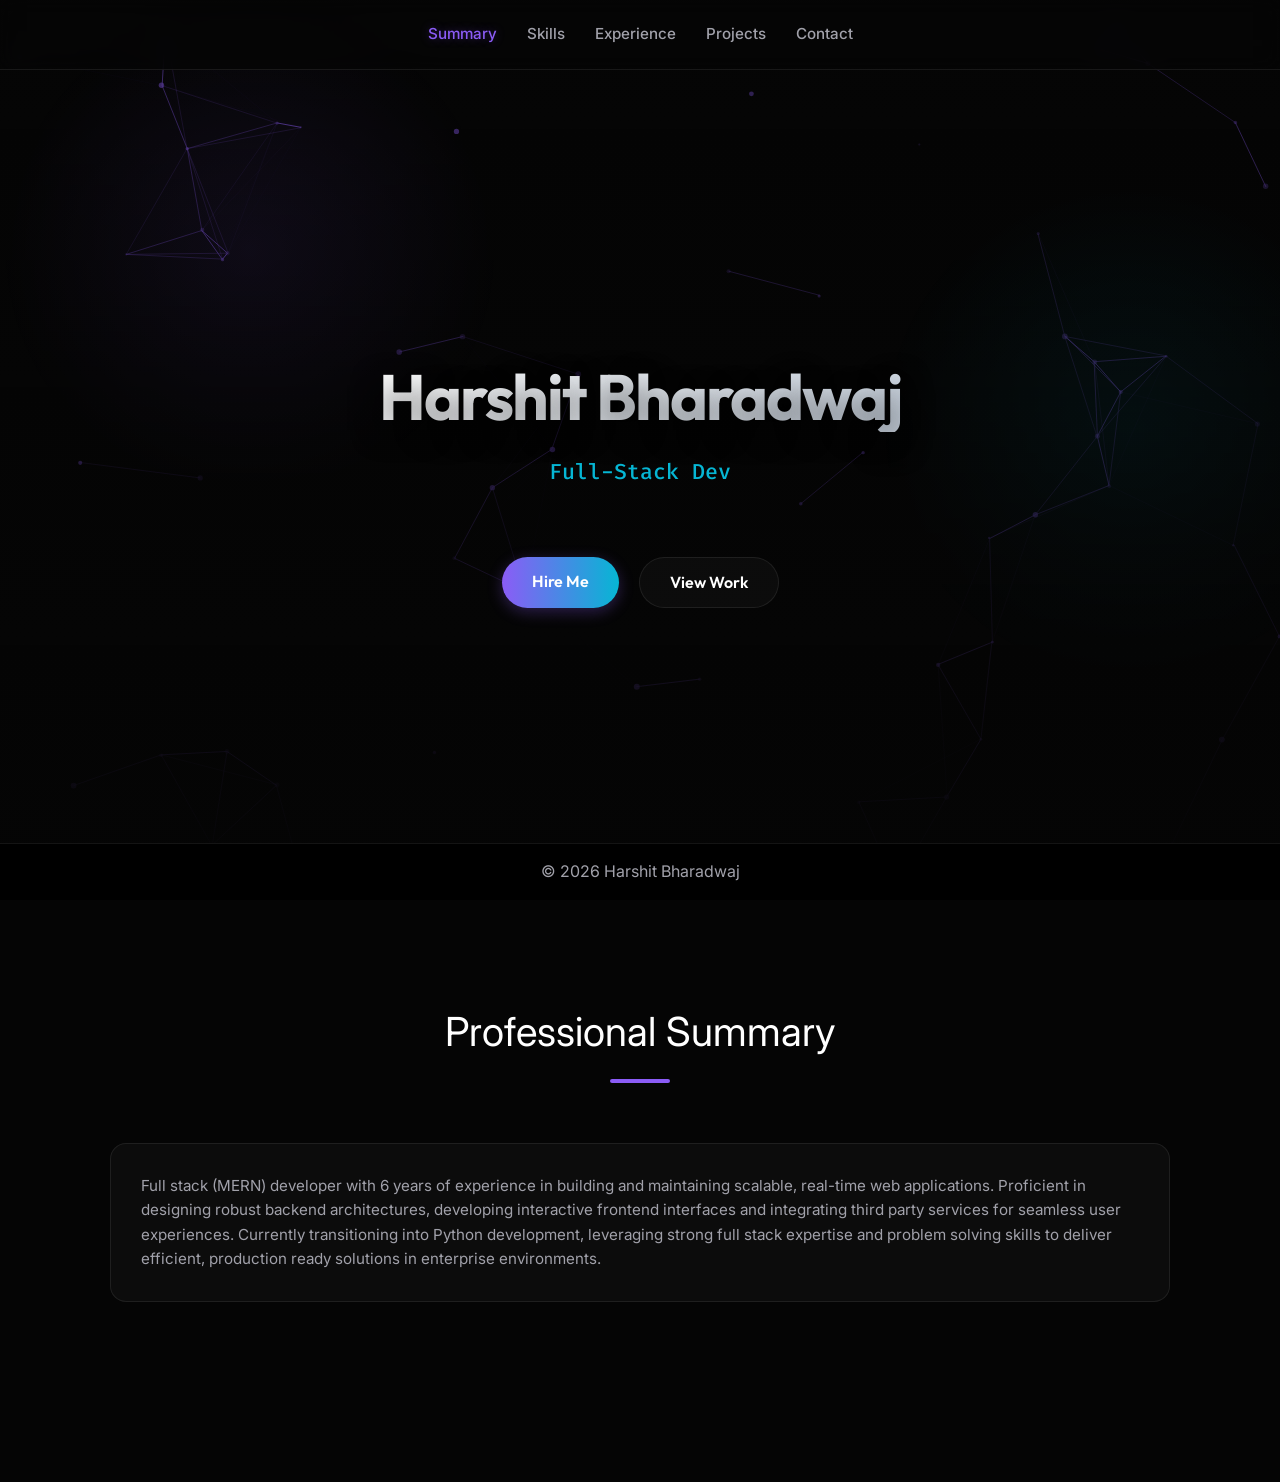
==== commit 47fe25eb: "code: page routing added" ====
--- a/index.html
+++ b/index.html
@@ -16,15 +16,7 @@
   <div class="bg-glow"></div>
   <div class="bg-glow bg-glow-2"></div>
 
-  <nav>
-    <div class="nav-links">
-      <a href="#summary">Summary</a>
-      <a href="#skills">Skills</a>
-      <a href="#experience">Experience</a>
-      <a href="#projects">Projects</a>
-      <a href="#contact">Contact</a>
-    </div>
-  </nav>
+  <nav></nav>
 
   <header>
     <div class="hero-content">
@@ -33,8 +25,8 @@
         Full-Stack Developer (MERN) • <span>Transitioning to Python</span>
       </p>
       <div class="hero-contact">
-        <a href="#contact" class="btn btn-primary">Hire Me</a>
-        <a href="#projects" class="btn btn-outline">View Work</a>
+        <a href="contact.html" class="btn btn-primary">Hire Me</a>
+        <a href="projects.html" class="btn btn-outline">View Work</a>
       </div>
     </div>
   </header>
@@ -43,126 +35,22 @@
     <div class="section-title">Professional Summary</div>
     <div class="card">
       <p class="card-text">
-        Full-stack (MERN) developer with 6 years of experience building scalable, real-time web applications. Strong
+        <!-- Full-stack (MERN) developer with 6 years of experience building scalable, real-time web applications. Strong
         expertise in backend development, API design, real-time sockets, databases, payments, and cloud. Currently
-        transitioning into Python while continuing full-stack development.
+        transitioning into Python while continuing full-stack development. -->
+
+        Full stack (MERN) developer with 6 years of experience in building and
+        maintaining scalable, real-time web applications. Proficient in designing robust backend architectures,
+        developing interactive frontend interfaces and integrating third party services for seamless user experiences.
+        Currently transitioning into Python development, leveraging strong full stack expertise and problem solving
+        skills to deliver efficient, production ready solutions in enterprise environments.
       </p>
     </div>
   </section>
 
-  <section id="skills" class="reveal">
-    <div class="section-title">Technical Skills</div>
-    <div class="card">
-      <ul class="tags">
-        <li class="tag">JavaScript</li>
-        <li class="tag">Java (Basics)</li>
-        <li class="tag">Python (Basics)</li>
-        <li class="tag">ReactJS</li>
-        <li class="tag">NextJS</li>
-        <li class="tag">NodeJS</li>
-        <li class="tag">NestJS</li>
-        <li class="tag">Angular</li>
-        <li class="tag">MySQL</li>
-        <li class="tag">PostgreSQL</li>
-        <li class="tag">MongoDB</li>
-        <li class="tag">Git</li>
-        <li class="tag">AWS</li>
-        <li class="tag">Stripe</li>
-        <li class="tag">Blockchain</li>
-        <li class="tag">Agile/Scrum</li>
-      </ul>
-    </div>
-  </section>
 
-  <section id="experience" class="reveal">
-    <div class="section-title">Experience</div>
-    <div class="grid-2">
-      <!-- Job 1 -->
-      <div class="card">
-        <h3>Software Developer II</h3>
-        <p class="card-subtitle">Infowind Tech. Pvt. Ltd. <br /> (Jun 2025 – Present)</p>
-        <p class="card-text">Building admin panel for Wise Mind Nutrition app using NextJS + GraphQL.</p>
-      </div>
 
-      <!-- Job 2 -->
-      <div class="card">
-        <h3>MERN Stack Developer</h3>
-        <p class="card-subtitle">NoBorderz Tech. Pvt. Ltd. <br /> (Apr 2022 – Jun 2025)</p>
-        <ul class="card-text" style="padding-left: 20px; margin-top: 10px;">
-          <li>Developed REST APIs for NFT marketplace & metaverse platforms.</li>
-          <li>Real-time sockets for chat, meetings, and live interactions.</li>
-          <li>Database design & query optimization.</li>
-        </ul>
-      </div>
-
-      <!-- Job 3 -->
-      <div class="card">
-        <h3>MERN Stack Developer</h3>
-        <p class="card-subtitle">Webiwork Tech. Pvt. Ltd. <br /> (Nov 2019 – Apr 2022)</p>
-        <ul class="card-text" style="padding-left: 20px; margin-top: 10px;">
-          <li>ReactJS web apps, NodeJS APIs, MySQL/MongoDB.</li>
-          <li>Stripe payments and 3rd-party integrations.</li>
-        </ul>
-      </div>
-
-      <!-- Job 4 -->
-      <div class="card">
-        <h3>Earlier Roles</h3>
-        <p class="card-subtitle">2015 – 2018</p>
-        <p class="card-text">Business Development Executive, Development Engineer, Graduate Engineer Trainee.</p>
-      </div>
-    </div>
-  </section>
-
-  <section id="projects" class="reveal">
-    <div class="section-title">Projects</div>
-    <div class="grid-3">
-      <div class="card">
-        <h3>Xana Metaverse</h3>
-        <p class="card-text">Backend APIs, sockets for real-time meetings, database architecture for 50K+ users.</p>
-      </div>
-      <div class="card">
-        <h3>Vanira Live Streaming</h3>
-        <p class="card-text">Live streaming APIs, real-time sockets, comments, gifts, scaling concurrency.</p>
-      </div>
-      <div class="card">
-        <h3>Avatarchat Service</h3>
-        <p class="card-text">Admin panel (NestJS), chatbot training module, ticketing system.</p>
-      </div>
-      <div class="card">
-        <h3>Canvas Print</h3>
-        <p class="card-text">ReactJS + NodeJS product customization platform, Stripe & Shopify integrations.</p>
-      </div>
-      <div class="card">
-        <h3>Xanalia NFT Market</h3>
-        <p class="card-text">NextJS + NestJS NFT creation and trading with wallet integration.</p>
-      </div>
-    </div>
-  </section>
-
-  <section id="contact" class="reveal">
-    <div class="section-title">Contact</div>
-    <div class="card" style="text-align:center;">
-      <p class="card-text" style="font-size: 1.1rem; margin-bottom: 20px;">
-        Let's build something amazing together.
-      </p>
-      <div style="display:flex; flex-direction:column; gap:10px;">
-        <a href="mailto:bharadwajharshit@gmail.com" class="btn btn-primary"
-          style="align-self:center;">bharadwajharshit@gmail.com</a>
-        <p class="card-text">📱 +91-9691578504</p>
-        <div style="margin-top:20px; display:flex; justify-content:center; gap:20px;">
-          <a href="https://github.com/bharadwajharshit" target="_blank" class="social-icon"><i
-              class="fab fa-github"></i></a>
-          <a href="https://www.linkedin.com/in/harshit-bharadwaj-84343950" target="_blank" class="social-icon"><i
-              class="fab fa-linkedin"></i></a>
-        </div>
-      </div>
-    </div>
-  </section>
-
-  <footer>
-    <p>© 2026 Harshit Bharadwaj — Professional Portfolio</p>
-  </footer>
+  <footer></footer>
 
   <script src="particles.js"></script>
   <script src="script.js"></script>
--- a/style.css
+++ b/style.css
@@ -43,6 +43,13 @@
     color: var(--text-primary);
     line-height: 1.6;
     overflow-x: hidden;
+    overflow-y: scroll;
+    scrollbar-width: none;
+    -ms-overflow-style: none;
+}
+
+body::-webkit-scrollbar {
+    display: none;
 }
 
 /* Typography */
@@ -147,6 +154,25 @@
 
 .nav-links a:hover::after {
     width: 100%;
+}
+
+/* Hamburger Menu */
+.hamburger {
+    display: none;
+    cursor: pointer;
+    flex-direction: column;
+    gap: 5px;
+    z-index: 1001;
+    /* Above mobile div */
+}
+
+.hamburger span {
+    display: block;
+    width: 25px;
+    height: 3px;
+    background-color: var(--text-primary);
+    transition: all 0.3s ease;
+    border-radius: 2px;
 }
 
 /* Hero Section */
@@ -279,6 +305,7 @@
     color: var(--text-secondary);
     margin-bottom: 30px;
     font-weight: 300;
+    min-height: 75px;
 }
 
 .hero-subtitle span {
@@ -445,13 +472,24 @@
 }
 
 /* Footer */
+/* Footer */
 footer {
+    position: fixed;
+    bottom: 0;
+    left: 0;
+    width: 100%;
     text-align: center;
-    padding: 50px 20px;
-    background: #000;
+    padding: 15px 20px;
+    background: rgba(0, 0, 0, 0.9);
+    backdrop-filter: blur(10px);
     color: var(--text-secondary);
     border-top: 1px solid var(--glass-border);
-    margin-top: 50px;
+    z-index: 1000;
+}
+
+/* Add padding to body so footer doesn't cover content */
+body {
+    padding-bottom: 80px;
 }
 
 /* Responsive */
@@ -467,13 +505,80 @@
 
     nav {
         background: rgba(5, 5, 5, 0.95);
+        justify-content: space-between;
+        padding: 0 30px;
+    }
+
+    .hamburger {
+        display: flex;
     }
 
     .nav-links {
-        display: none;
-        /* Mobile menu to be implemented if needed, or simple scroll */
-    }
-}
+        display: flex;
+        position: fixed;
+        background: rgba(5, 5, 5, 0.98);
+        height: 100vh;
+        width: 100%;
+        /* Full width for better mobile experience */
+        top: 0;
+        right: 0;
+        flex-direction: column;
+        justify-content: center;
+        align-items: center;
+        gap: 40px;
+        transform: translateX(100%);
+        transition: transform 0.4s ease-in-out;
+        backdrop-filter: blur(20px);
+        z-index: 1000;
+    }
+
+    .nav-links.nav-active {
+        transform: translateX(0%);
+    }
+
+    .nav-links a {
+        font-size: 1.5rem;
+        opacity: 0;
+        /* Fade in animation handled by JS/Class */
+    }
+
+    /* Animate Links In */
+    .nav-links.nav-active a {
+        animation: navLinkFade 0.5s ease forwards 0.2s;
+        opacity: 1;
+        /* Fallback */
+    }
+
+    /* Hamburger Animation */
+    .toggle .span:nth-child(1) {
+        transform: rotate(-45deg) translate(-5px, 6px);
+    }
+
+    .toggle span:nth-child(1) {
+        transform: rotate(-45deg) translate(-5px, 6px);
+    }
+
+    .toggle span:nth-child(2) {
+        opacity: 0;
+    }
+
+    .toggle span:nth-child(3) {
+        transform: rotate(45deg) translate(-5px, -6px);
+    }
+}
+
+@keyframes navLinkFade {
+    from {
+        opacity: 0;
+        transform: translateX(50px);
+    }
+
+    to {
+        opacity: 1;
+        transform: translateX(0);
+    }
+}
+
 
 /* Social Icons */
 .social-icon {
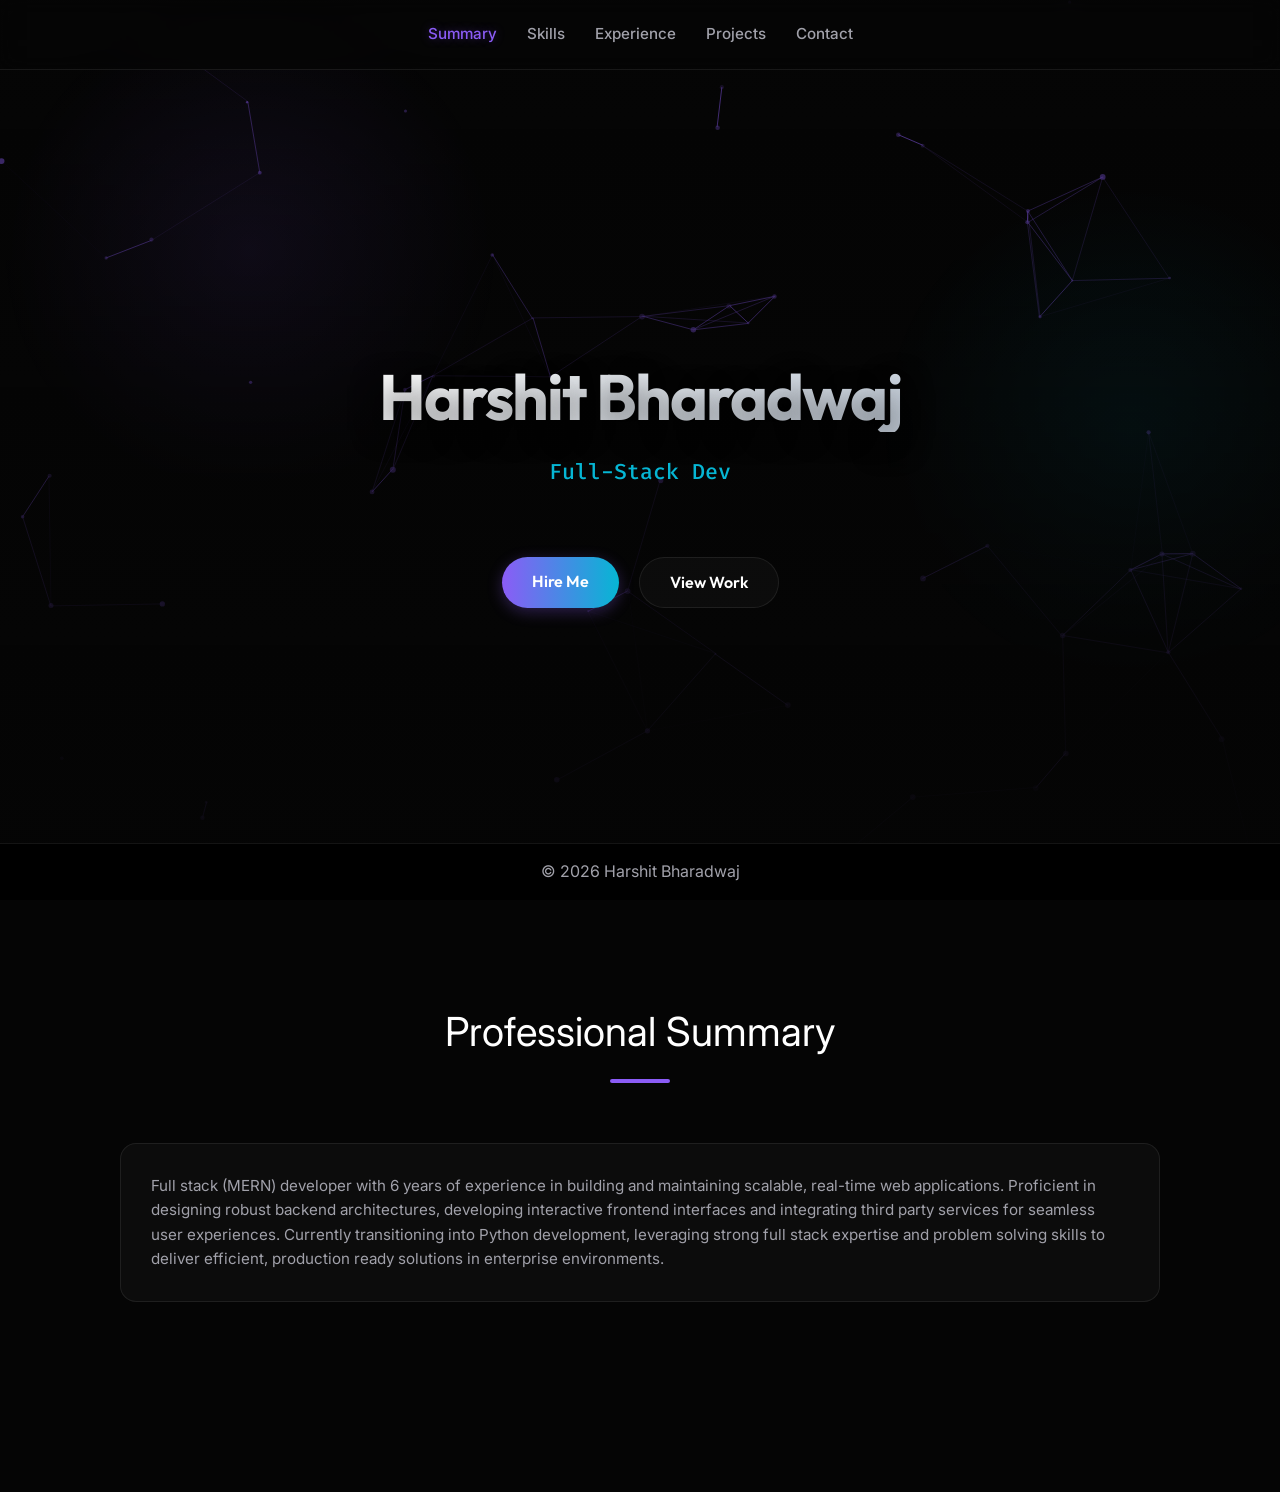
==== commit 4861b881: "code: projects detailing" ====
--- a/index.html
+++ b/index.html
@@ -11,7 +11,6 @@
 
 <body>
 
-  <!-- Background Effects -->
   <canvas id="particles"></canvas>
   <div class="bg-glow"></div>
   <div class="bg-glow bg-glow-2"></div>
--- a/style.css
+++ b/style.css
@@ -380,6 +380,12 @@
 }
 
 /* Layouts */
+.grid-1 {
+    display: grid;
+    grid-template-columns: 1fr;
+    gap: 30px;
+}
+
 .grid-2 {
     display: grid;
     grid-template-columns: repeat(auto-fit, minmax(300px, 1fr));
@@ -399,6 +405,7 @@
     padding: 30px;
     border-radius: 16px;
     transition: all 0.3s ease;
+    margin: 10px;
 }
 
 .card:hover {
